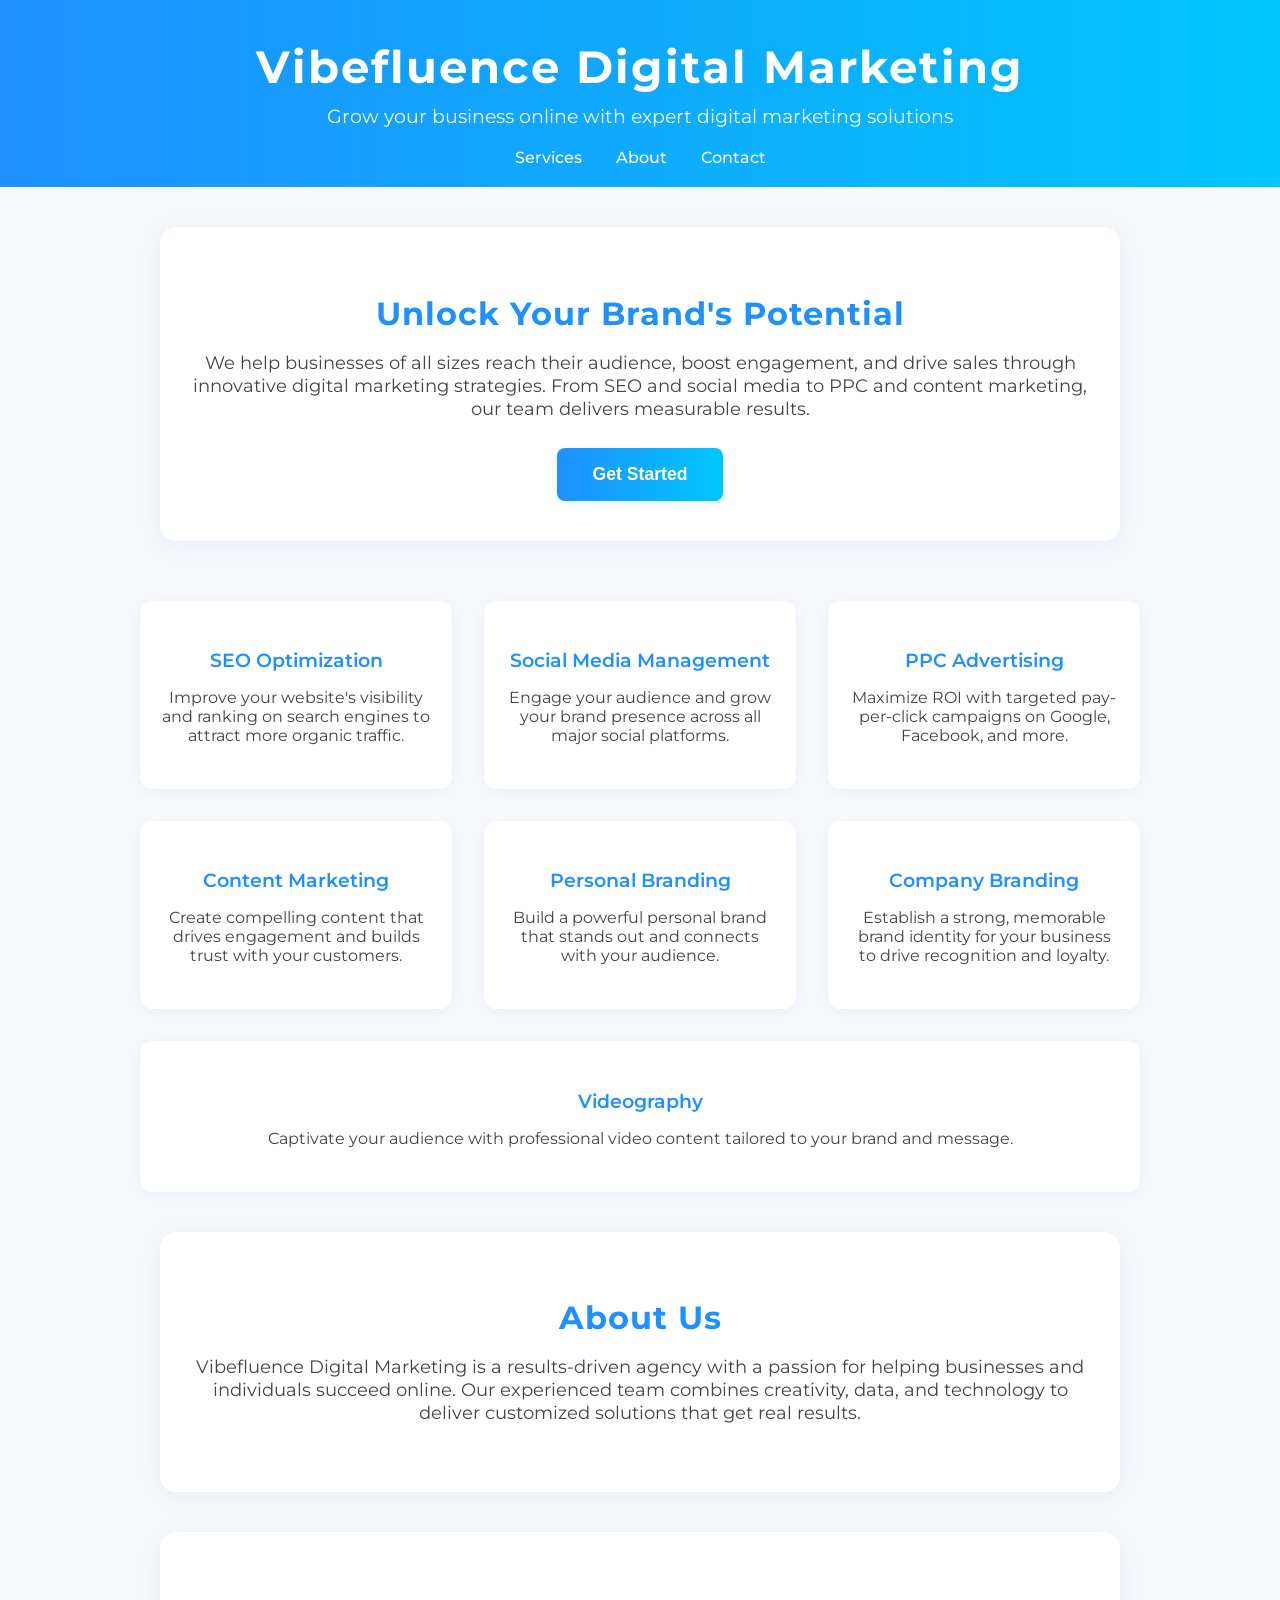
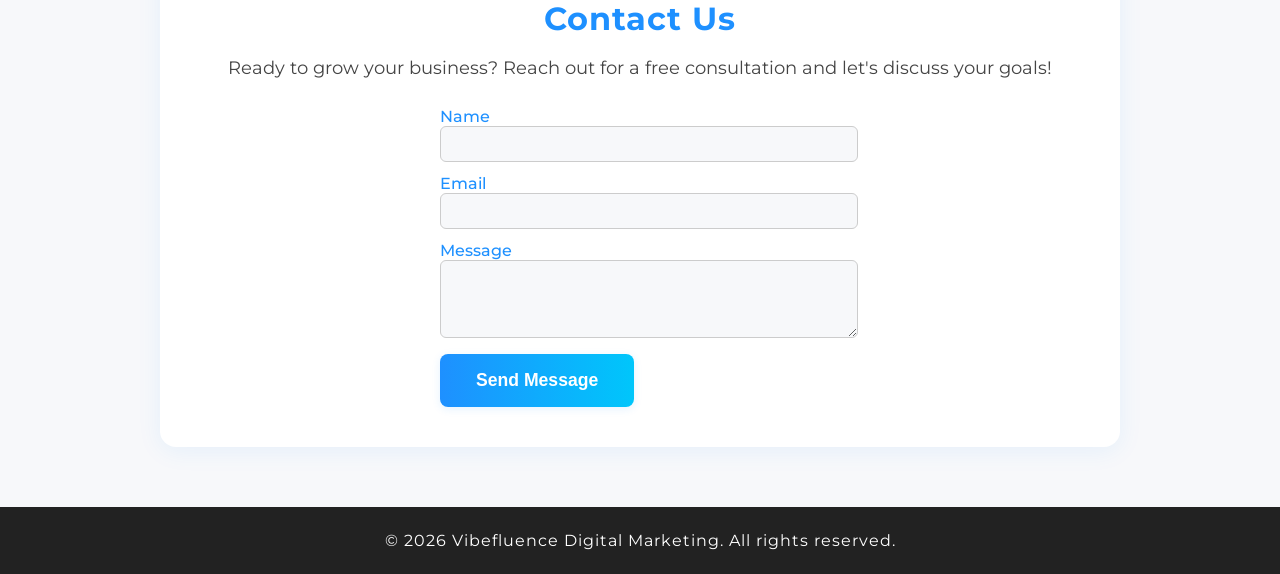
==== index.html @ 5033c728 "Initial commit for Vibefluence landing page" ====
<!DOCTYPE html>
<html lang="en">
<head>
    <meta charset="UTF-8">
    <meta name="viewport" content="width=device-width, initial-scale=1.0">
    <title>Vibefluence Digital Marketing</title>
    <link href="https://fonts.googleapis.com/css?family=Montserrat:400,700&display=swap" rel="stylesheet">
    <link rel="stylesheet" href="style.css">
</head>
<body>
    <header>
        <h1>Vibefluence Digital Marketing</h1>
        <p>Grow your business online with expert digital marketing solutions</p>
        <nav>
            <a href="#services">Services</a>
            <a href="#about">About</a>
            <a href="#contact">Contact</a>
        </nav>
    </header>
    <section class="hero">
        <h2>Unlock Your Brand's Potential</h2>
        <p>We help businesses of all sizes reach their audience, boost engagement, and drive sales through innovative digital marketing strategies. From SEO and social media to PPC and content marketing, our team delivers measurable results.</p>
        <button class="cta-btn" onclick="window.location='#contact'">Get Started</button>
    </section>
    <section class="features" id="services">
        <div class="feature">
            <h3>SEO Optimization</h3>
            <p>Improve your website's visibility and ranking on search engines to attract more organic traffic.</p>
        </div>
        <div class="feature">
            <h3>Social Media Management</h3>
            <p>Engage your audience and grow your brand presence across all major social platforms.</p>
        </div>
        <div class="feature">
            <h3>PPC Advertising</h3>
            <p>Maximize ROI with targeted pay-per-click campaigns on Google, Facebook, and more.</p>
        </div>
        <div class="feature">
            <h3>Content Marketing</h3>
            <p>Create compelling content that drives engagement and builds trust with your customers.</p>
        </div>
        <div class="feature">
            <h3>Personal Branding</h3>
            <p>Build a powerful personal brand that stands out and connects with your audience.</p>
        </div>
        <div class="feature">
            <h3>Company Branding</h3>
            <p>Establish a strong, memorable brand identity for your business to drive recognition and loyalty.</p>
        </div>
        <div class="feature">
            <h3>Videography</h3>
            <p>Captivate your audience with professional video content tailored to your brand and message.</p>
        </div>
    </section>
    <section class="hero" id="about">
        <h2>About Us</h2>
        <p>Vibefluence Digital Marketing is a results-driven agency with a passion for helping businesses and individuals succeed online. Our experienced team combines creativity, data, and technology to deliver customized solutions that get real results.</p>
    </section>
    <section class="hero" id="contact">
        <h2>Contact Us</h2>
        <p>Ready to grow your business? Reach out for a free consultation and let's discuss your goals!</p>
        <form style="max-width:400px;margin:0 auto;text-align:left;">
            <label for="name">Name</label><br>
            <input type="text" id="name" name="name" style="width:100%;padding:8px;margin-bottom:12px;border-radius:6px;border:1px solid #ccc;"><br>
            <label for="email">Email</label><br>
            <input type="email" id="email" name="email" style="width:100%;padding:8px;margin-bottom:12px;border-radius:6px;border:1px solid #ccc;"><br>
            <label for="message">Message</label><br>
            <textarea id="message" name="message" rows="4" style="width:100%;padding:8px;margin-bottom:12px;border-radius:6px;border:1px solid #ccc;"></textarea><br>
            <button class="cta-btn" type="submit">Send Message</button>
        </form>
    </section>
    <footer>
        &copy; 2026 Vibefluence Digital Marketing. All rights reserved.
    </footer>
</body>
</html>
---- style.css ----
body {
    font-family: 'Montserrat', Arial, sans-serif;
    margin: 0;
    padding: 0;
    background: #f7f8fa;
    color: #222;
}
header {
    background: linear-gradient(90deg, #1e90ff 0%, #00c6fb 100%);
    color: #fff;
    padding: 40px 0 20px 0;
    text-align: center;
}
header h1 {
    font-size: 2.8em;
    margin: 0 0 10px 0;
    font-weight: 700;
    letter-spacing: 2px;
    text-shadow: 0 2px 8px rgba(30,144,255,0.18);
}
header p {
    font-size: 1.2em;
    margin: 0;
    opacity: 0.95;
}
nav {
    margin: 20px 0 0 0;
}
nav a {
    color: #fff;
    text-decoration: none;
    margin: 0 15px;
    font-weight: 500;
    font-size: 1em;
    transition: color 0.2s;
}
nav a:hover {
    color: #ffe066;
}
.hero {
    max-width: 900px;
    margin: 40px auto;
    background: #fff;
    border-radius: 16px;
    box-shadow: 0 4px 24px rgba(30,144,255,0.08);
    padding: 40px 30px;
    text-align: center;
    animation: fadeIn 1.2s;
}
.hero h2 {
    font-size: 2em;
    margin-bottom: 18px;
    color: #1e90ff;
    letter-spacing: 1px;
}
.hero p {
    font-size: 1.15em;
    margin-bottom: 28px;
    color: #444;
}
.cta-btn {
    background: linear-gradient(90deg, #1e90ff 0%, #00c6fb 100%);
    color: #fff;
    border: none;
    border-radius: 8px;
    padding: 16px 36px;
    font-size: 1.1em;
    font-weight: 700;
    cursor: pointer;
    box-shadow: 0 2px 8px rgba(30,144,255,0.12);
    transition: background 0.2s, box-shadow 0.2s;
}
.cta-btn:hover {
    background: #00c6fb;
    box-shadow: 0 4px 16px rgba(30,144,255,0.18);
}
.features {
    display: flex;
    flex-wrap: wrap;
    justify-content: center;
    gap: 32px;
    margin: 60px auto 40px auto;
    max-width: 1000px;
}
.feature {
    background: #fff;
    border-radius: 12px;
    box-shadow: 0 2px 12px rgba(30,144,255,0.07);
    padding: 28px 22px;
    flex: 1 1 260px;
    min-width: 260px;
    text-align: center;
    transition: transform 0.2s, box-shadow 0.2s;
}
.feature:hover {
    transform: translateY(-8px) scale(1.03);
    box-shadow: 0 8px 32px rgba(30,144,255,0.15);
}
.feature h3 {
    color: #1e90ff;
    margin-bottom: 12px;
    font-size: 1.2em;
    font-weight: 600;
}
.feature p {
    font-size: 1em;
    color: #444;
}
form {
    max-width:400px;
    margin:0 auto;
    text-align:left;
}
form label {
    font-weight: 500;
    color: #1e90ff;
}
form input, form textarea {
    width:100%;
    padding:8px;
    margin-bottom:12px;
    border-radius:6px;
    border:1px solid #ccc;
    font-size: 1em;
    background: #f7f8fa;
    transition: border 0.2s;
}
form input:focus, form textarea:focus {
    border:1.5px solid #1e90ff;
    outline: none;
}
footer {
    background: #222;
    color: #fff;
    text-align: center;
    padding: 24px 0;
    margin-top: 60px;
    font-size: 1em;
    letter-spacing: 1px;
}
@media (max-width: 700px) {
    .features {
        flex-direction: column;
        gap: 18px;
    }
    .hero {
        padding: 28px 10px;
    }
}
@keyframes fadeIn {
    from { opacity: 0; transform: translateY(30px); }
    to { opacity: 1; transform: translateY(0); }
}
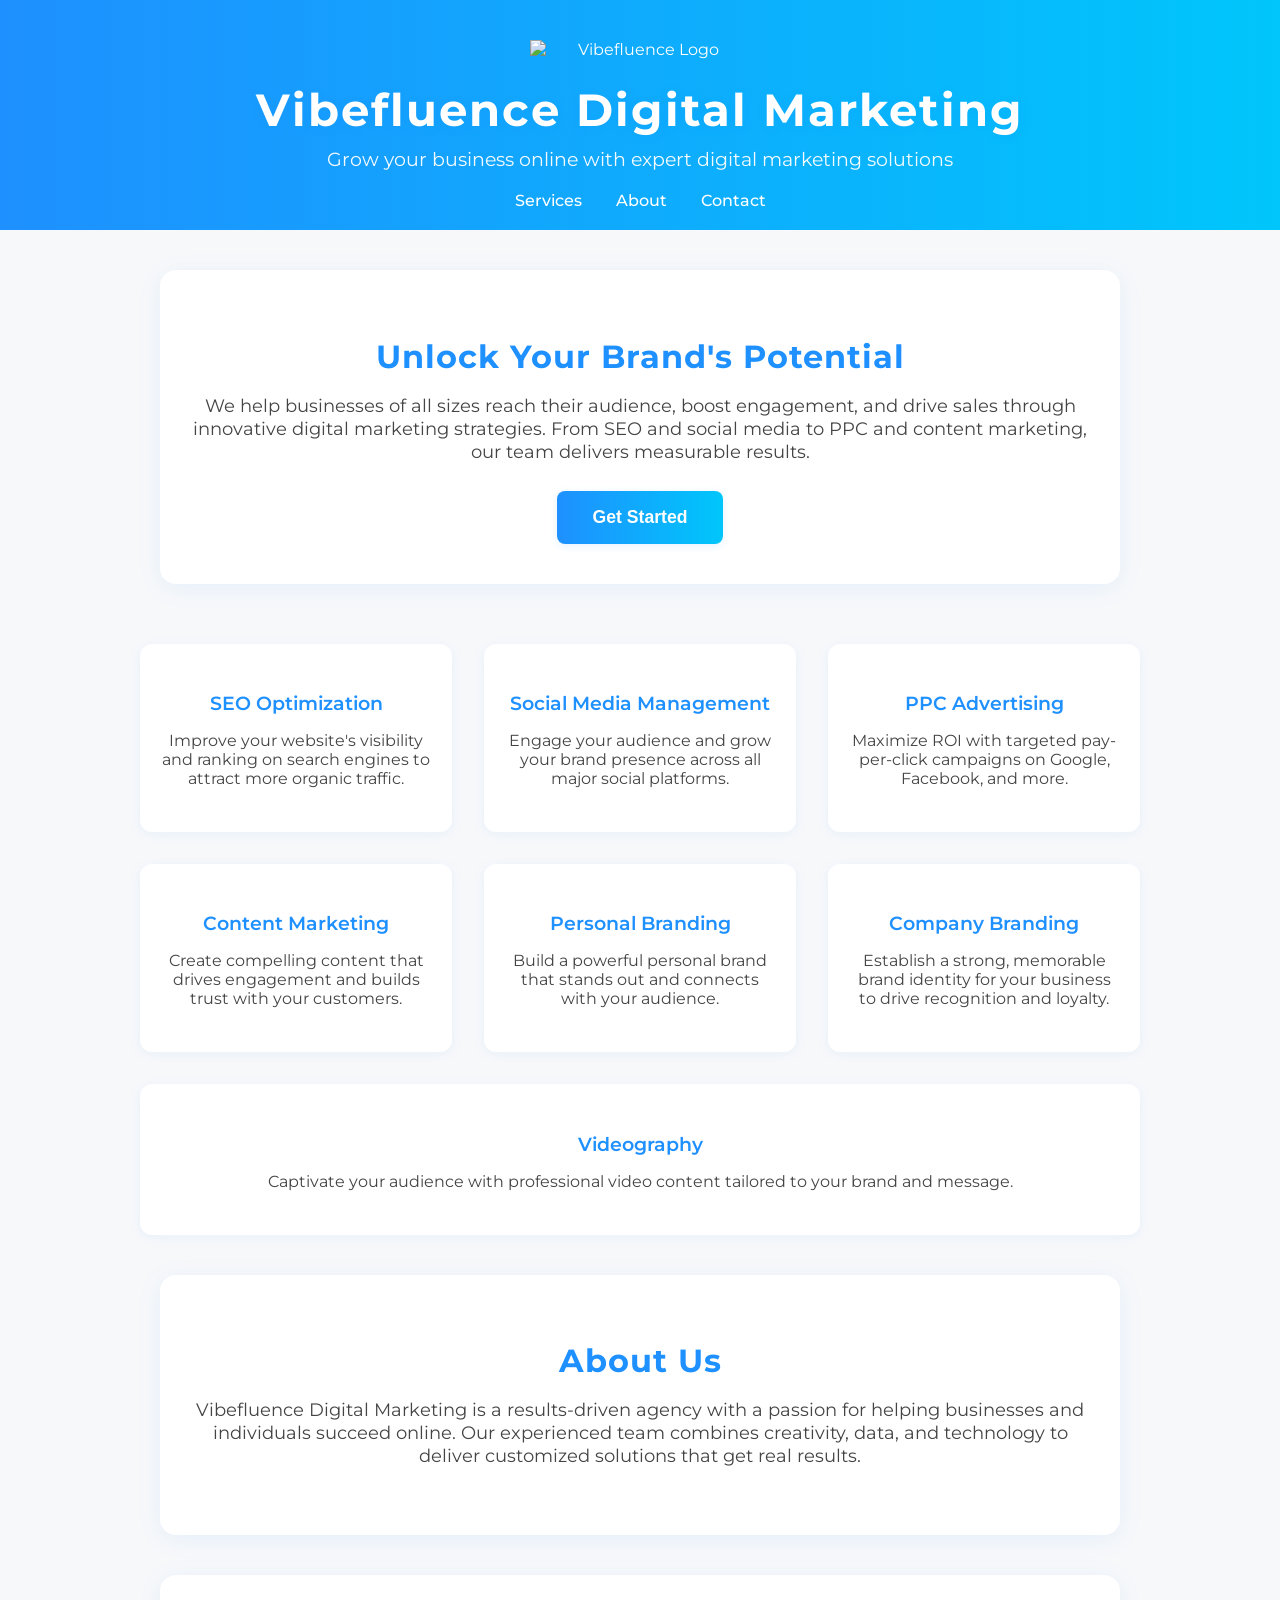
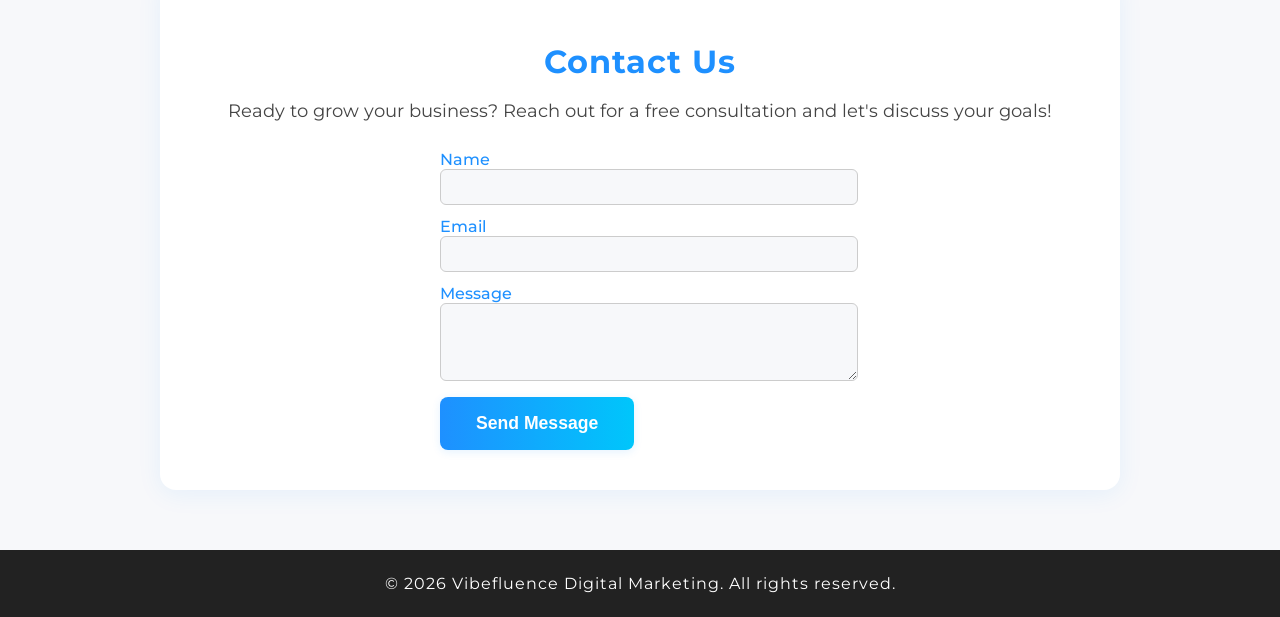
==== commit 4451a4b7: "Add logo and update contact form" ====
--- a/index.html
+++ b/index.html
@@ -9,6 +9,7 @@
 </head>
 <body>
     <header>
+        <img src="logo.png" alt="Vibefluence Logo" style="display:block;margin:0 auto 24px auto;max-width:220px;width:100%;">
         <h1>Vibefluence Digital Marketing</h1>
         <p>Grow your business online with expert digital marketing solutions</p>
         <nav>
@@ -59,13 +60,13 @@
     <section class="hero" id="contact">
         <h2>Contact Us</h2>
         <p>Ready to grow your business? Reach out for a free consultation and let's discuss your goals!</p>
-        <form style="max-width:400px;margin:0 auto;text-align:left;">
+        <form action="https://formspree.io/f/xwkzqgqg" method="POST" style="max-width:400px;margin:0 auto;text-align:left;">
             <label for="name">Name</label><br>
-            <input type="text" id="name" name="name" style="width:100%;padding:8px;margin-bottom:12px;border-radius:6px;border:1px solid #ccc;"><br>
+            <input type="text" id="name" name="name" required style="width:100%;padding:8px;margin-bottom:12px;border-radius:6px;border:1px solid #ccc;"><br>
             <label for="email">Email</label><br>
-            <input type="email" id="email" name="email" style="width:100%;padding:8px;margin-bottom:12px;border-radius:6px;border:1px solid #ccc;"><br>
+            <input type="email" id="email" name="email" required style="width:100%;padding:8px;margin-bottom:12px;border-radius:6px;border:1px solid #ccc;"><br>
             <label for="message">Message</label><br>
-            <textarea id="message" name="message" rows="4" style="width:100%;padding:8px;margin-bottom:12px;border-radius:6px;border:1px solid #ccc;"></textarea><br>
+            <textarea id="message" name="message" rows="4" required style="width:100%;padding:8px;margin-bottom:12px;border-radius:6px;border:1px solid #ccc;"></textarea><br>
             <button class="cta-btn" type="submit">Send Message</button>
         </form>
     </section>
